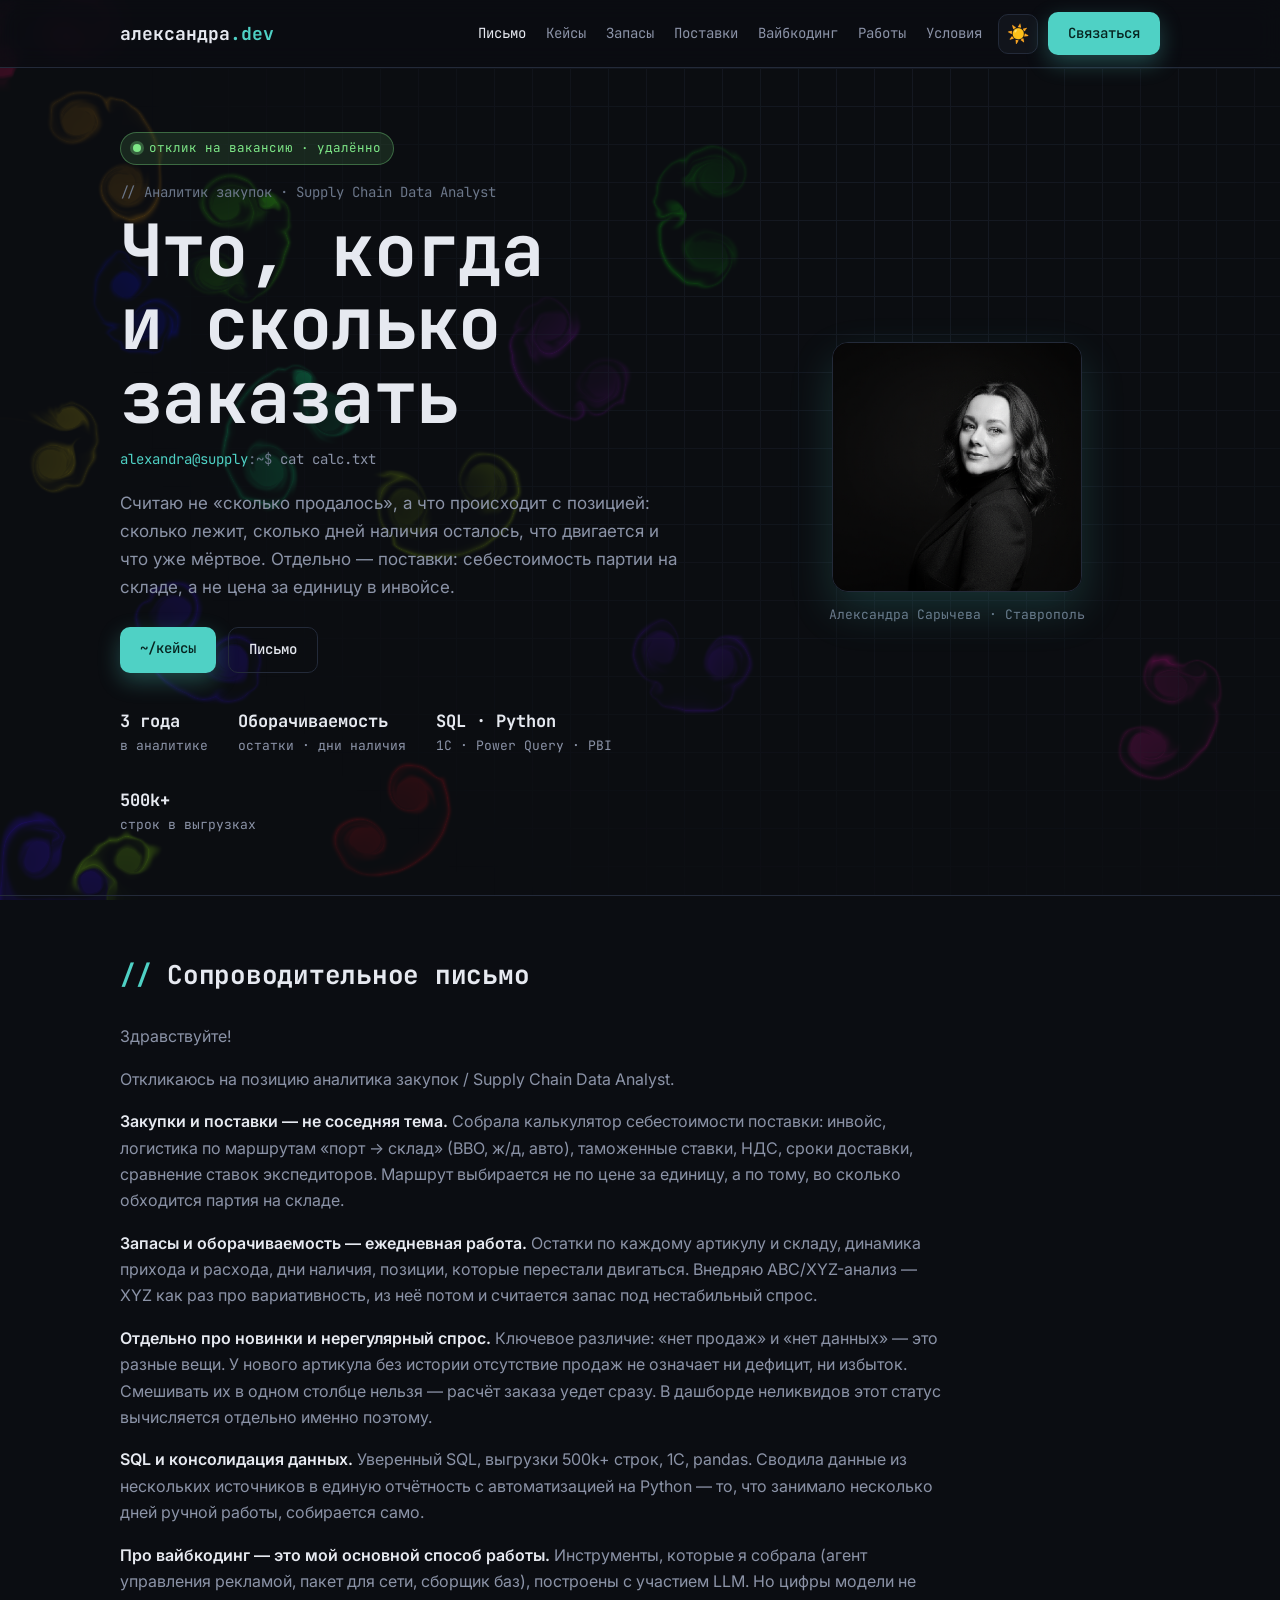
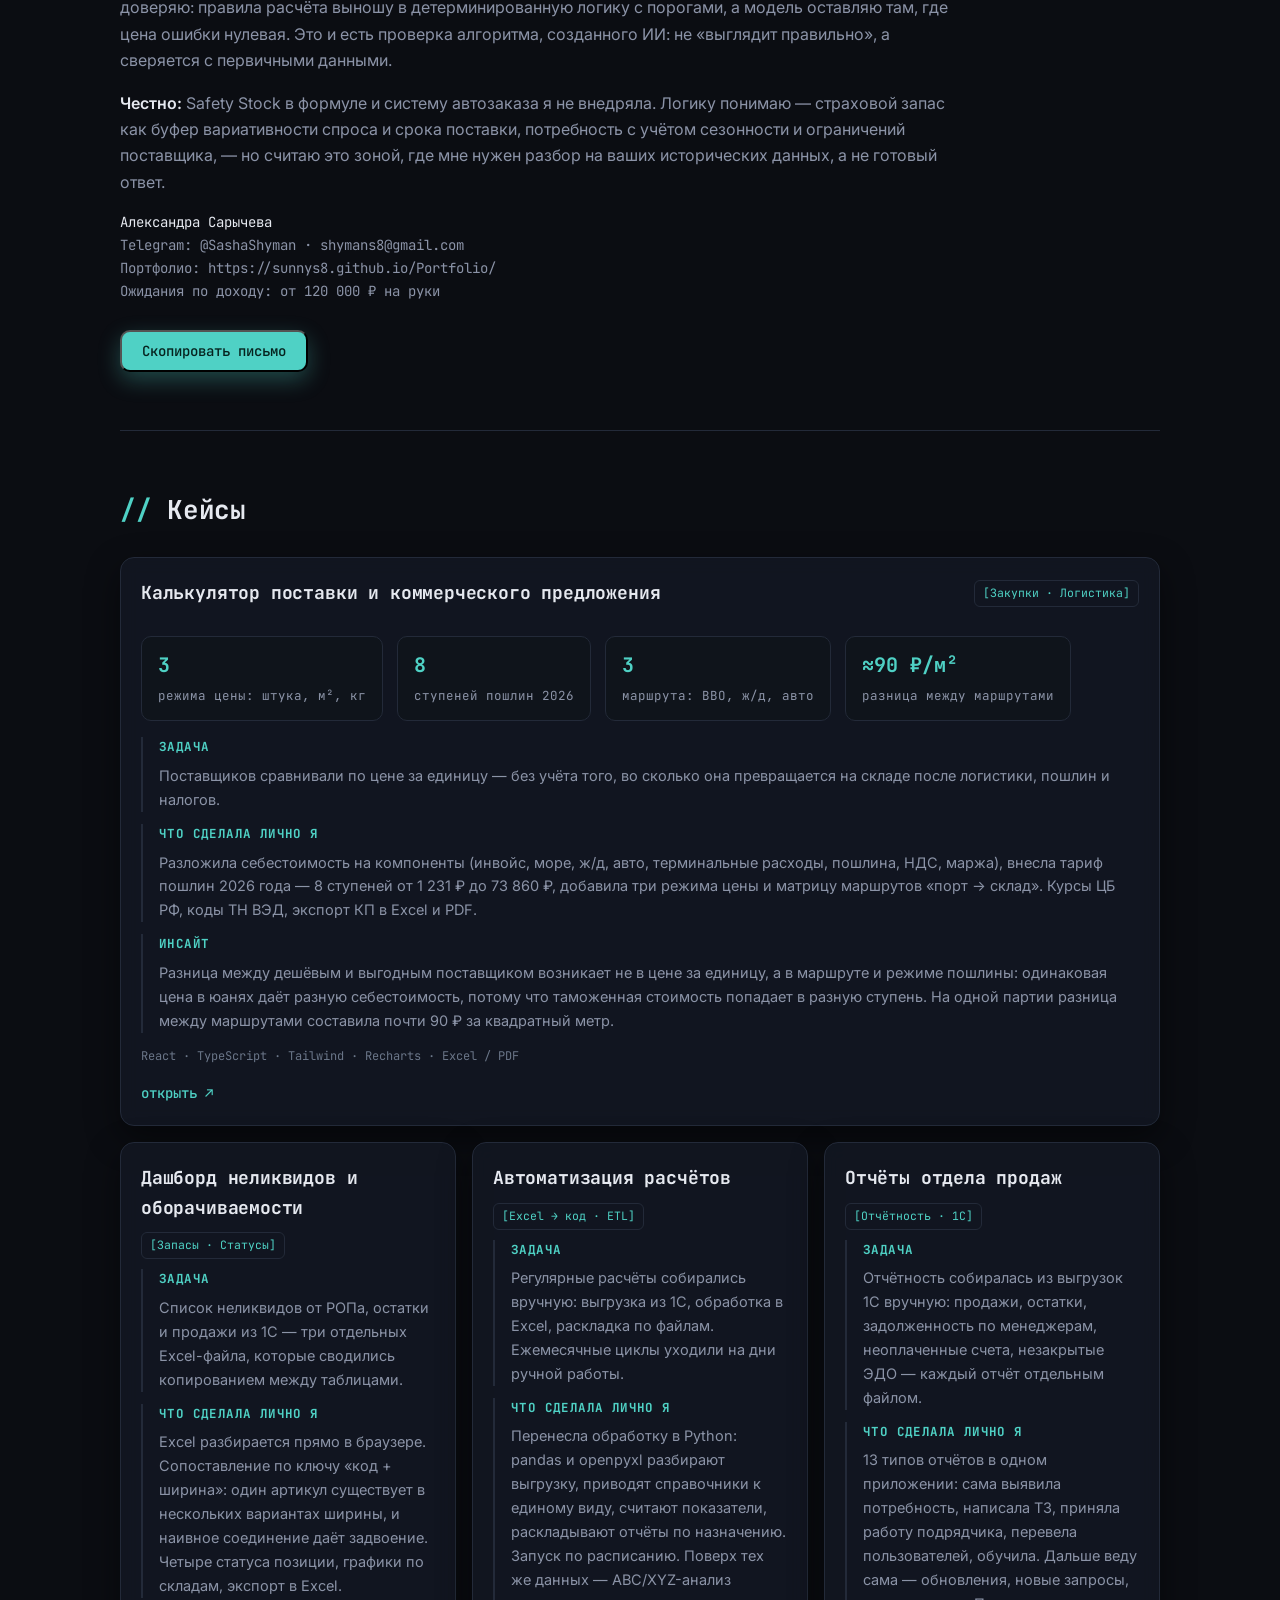
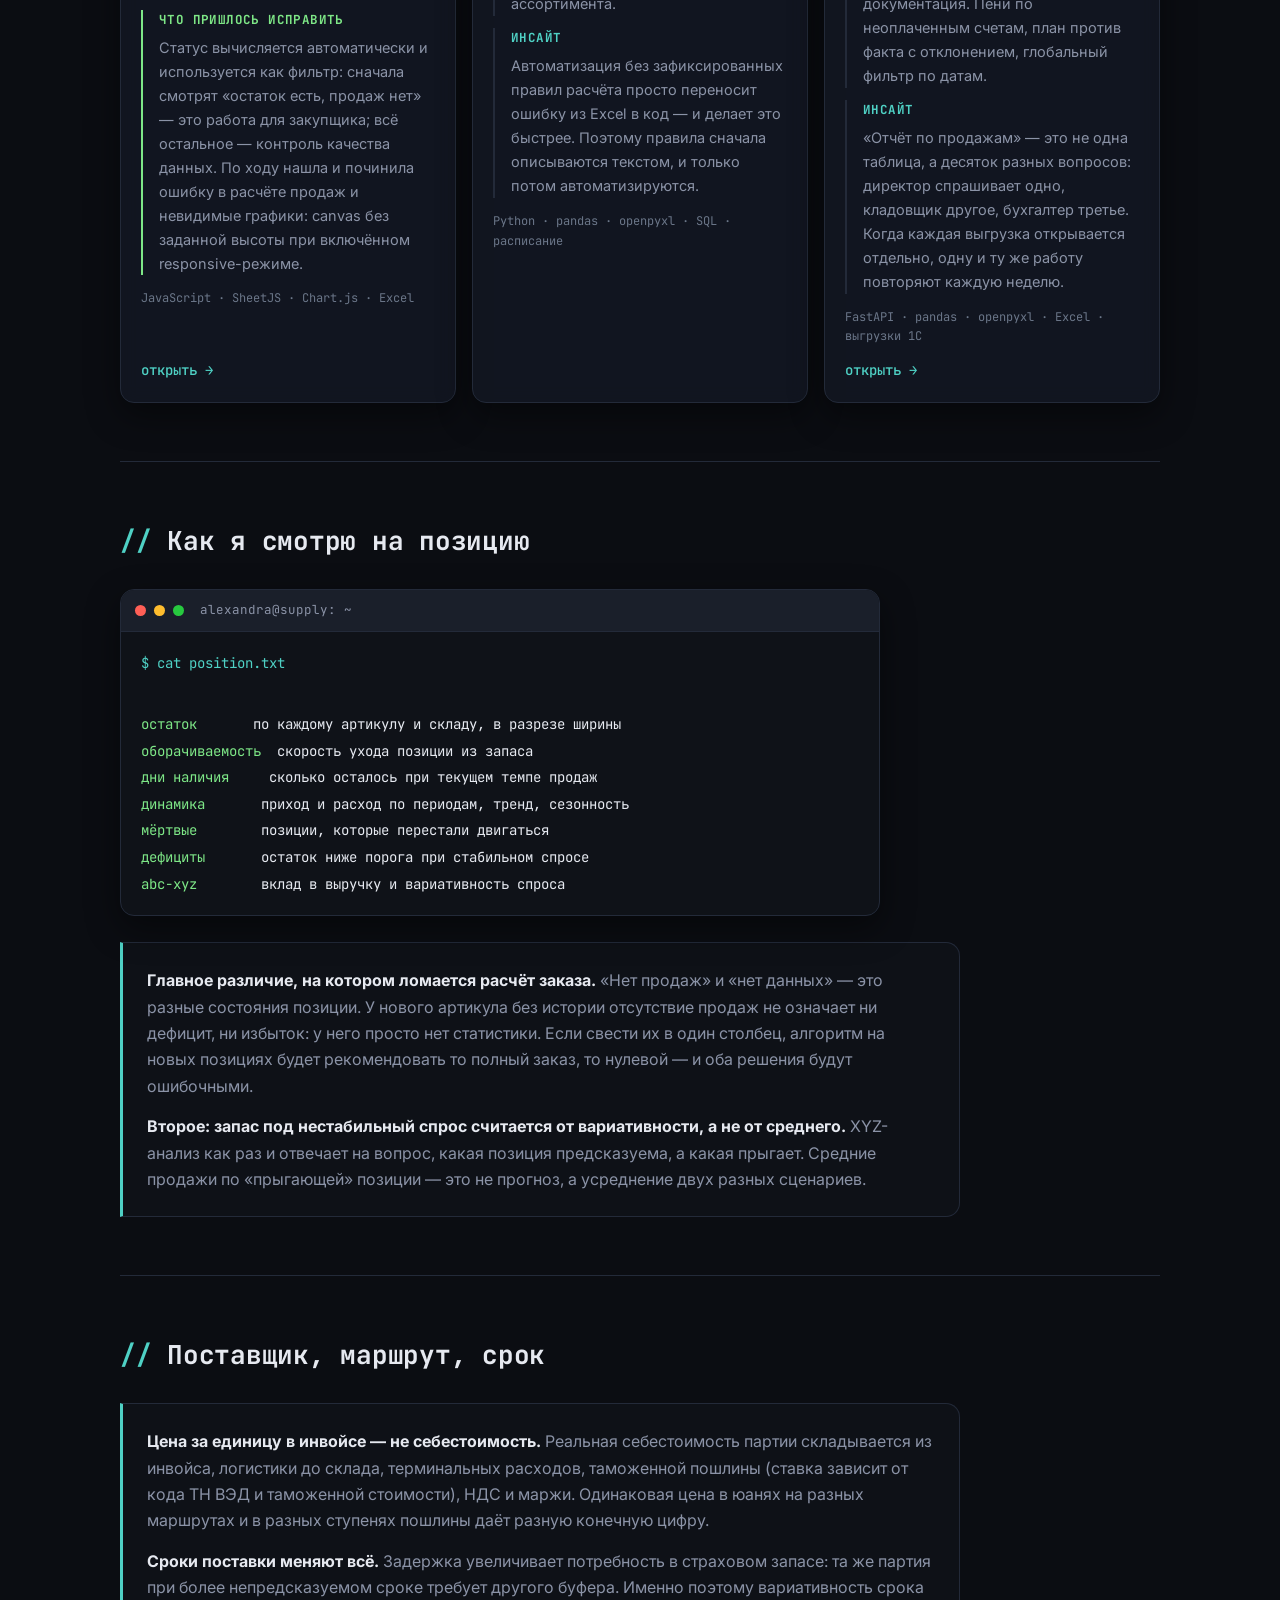
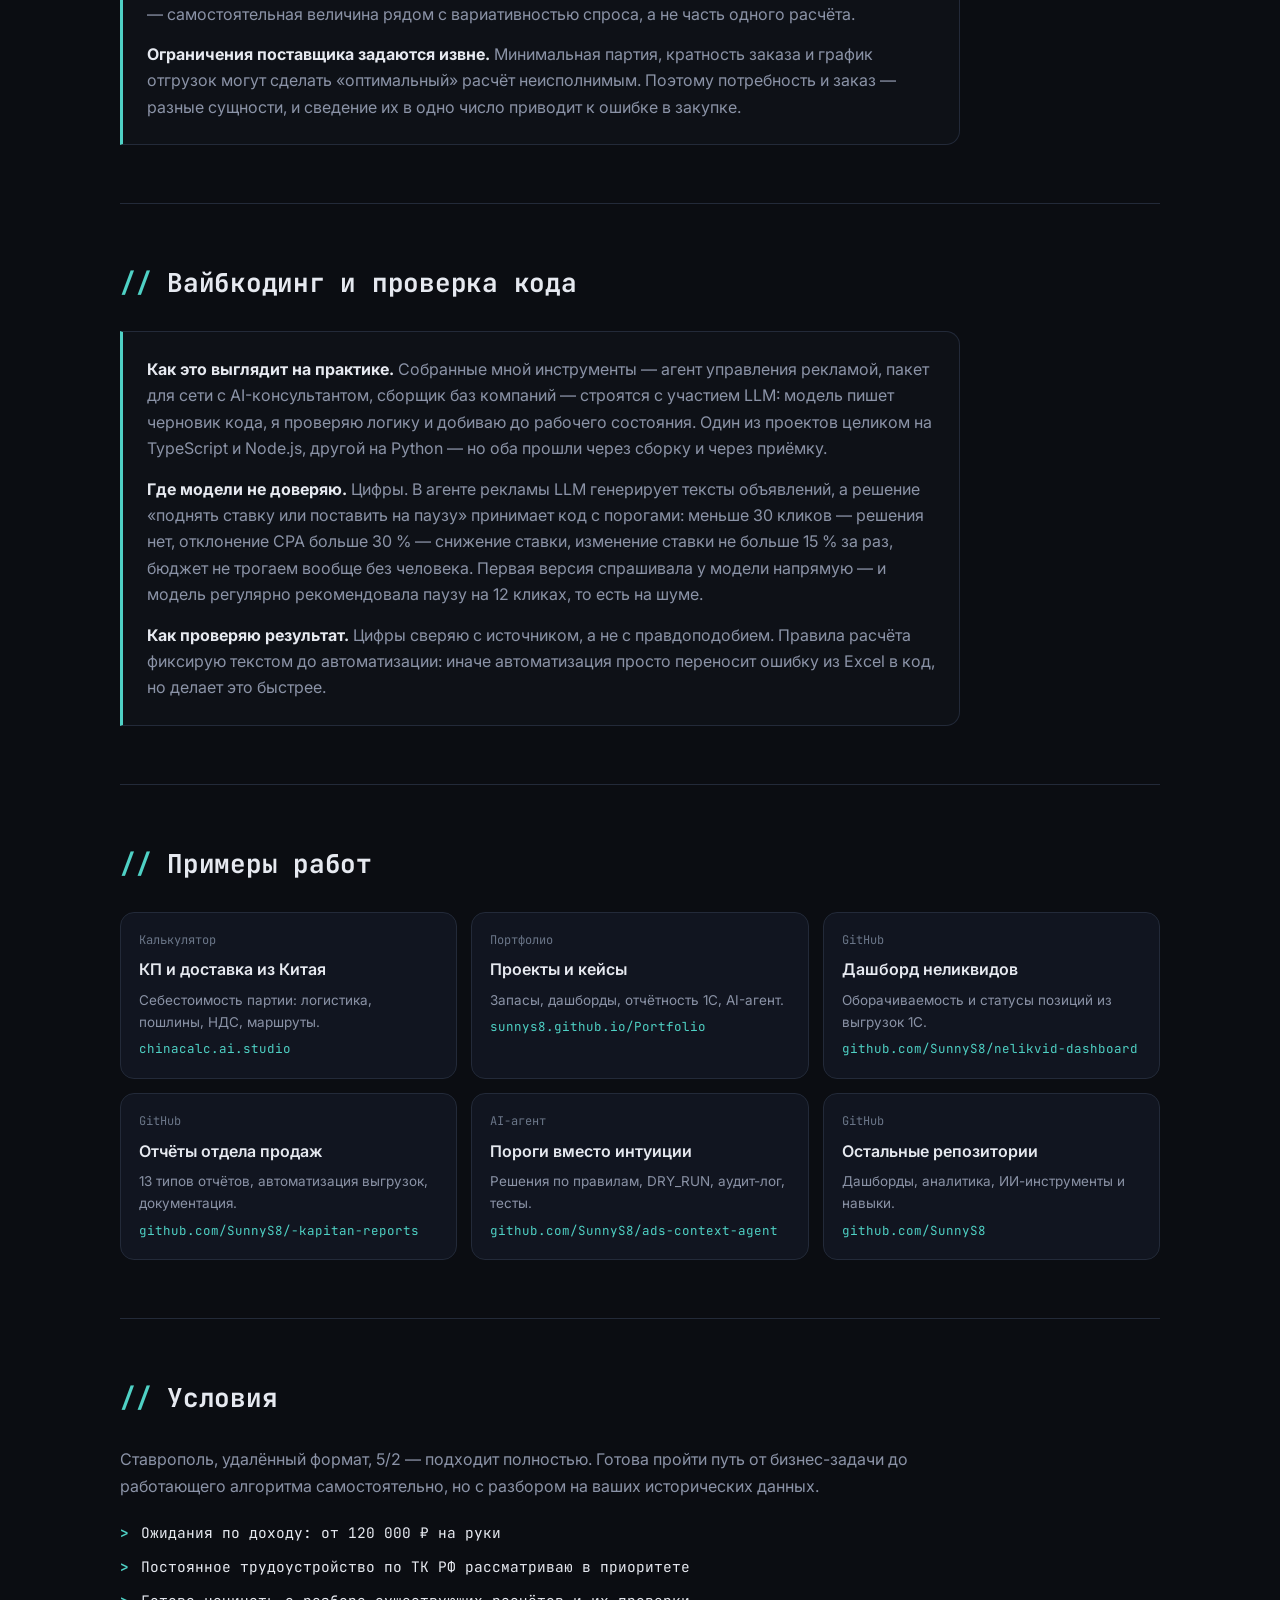
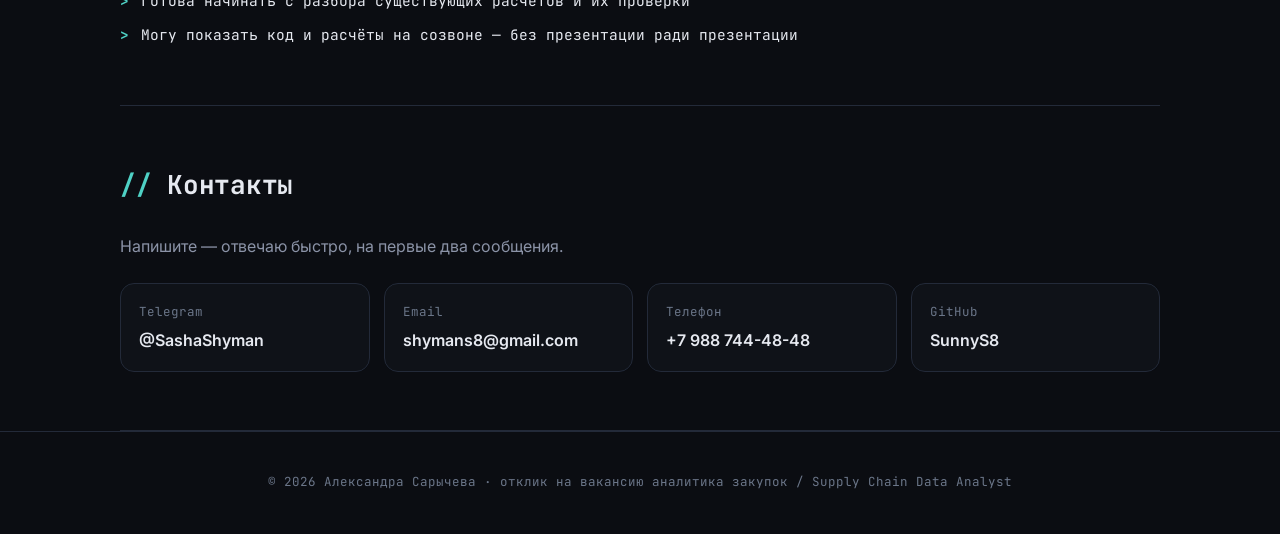
==== apply-supplychain/index.html @ 15918318 "Add apply-bi, apply-supplychain, apply-category, apply-solomka pages" ====
<!DOCTYPE html>
<html lang="ru" data-theme="dark">
<head>
<meta charset="UTF-8" />
<meta name="viewport" content="width=device-width, initial-scale=1.0" />
<title>Александра Сарычева — аналитик закупок / Supply Chain Data Analyst</title>
<meta name="description" content="Отклик на позицию аналитика закупок. Опыт: себестоимость и логистика поставок, остатки и оборачиваемость, неликвиды, ABC/XYZ, SQL, автоматизация расчётов на Python с участием LLM." />
<link rel="preconnect" href="https://fonts.googleapis.com" />
<link rel="preconnect" href="https://fonts.gstatic.com" crossorigin />
<link href="https://fonts.googleapis.com/css2?family=Inter:wght@400;500;600;700&family=JetBrains+Mono:wght@400;500;700&display=swap" rel="stylesheet" />
<link rel="stylesheet" href="styles.css" />
<style>
  .todo {
    display: inline-block; font-family: var(--font-mono); font-size: 13px;
    color: var(--accent-2);
    background: color-mix(in srgb, var(--accent-2) 12%, transparent);
    border: 1px dashed color-mix(in srgb, var(--accent-2) 45%, transparent);
    padding: 1px 8px; border-radius: 6px;
  }

  .letter { max-width: 830px; color: var(--muted); }
  .letter p { margin: 0 0 16px; }
  .letter strong { color: var(--text); font-weight: 600; }
  .letter__sign { color: var(--text); font-family: var(--font-mono); font-size: 14px; margin-top: 24px; }
  .letter__sign span { display: block; color: var(--muted); }
  .copy-row { margin: 26px 0 0; display: flex; gap: 12px; flex-wrap: wrap; }

  .stats { display: flex; flex-wrap: wrap; gap: 14px; margin: 18px 0 0; }
  .stat {
    border: 1px solid var(--line);
    background: color-mix(in srgb, var(--bg-soft) 70%, transparent);
    border-radius: 10px; padding: 12px 16px; min-width: 132px;
    font-family: var(--font-mono);
  }
  .stat b { display: block; font-size: 20px; color: var(--accent); }
  .stat span { font-size: 12.5px; color: var(--muted); }

  .kv { border-left: 2px solid var(--line); padding-left: 16px; }
  .kv h4 { margin: 0 0 6px; font-family: var(--font-mono); font-size: 12.5px; color: var(--accent); text-transform: uppercase; letter-spacing: .4px; }
  .kv p { margin: 0; color: var(--muted); font-size: 14.5px; }
  .kv--fix { border-left-color: var(--accent-2); }
  .kv--fix h4 { color: var(--accent-2); }

  .panel {
    border: 1px solid var(--line); border-left: 3px solid var(--accent);
    border-radius: 0 var(--radius) var(--radius) 0;
    background: color-mix(in srgb, var(--bg-soft) 70%, transparent);
    padding: 24px; max-width: 840px;
  }
  .panel p { margin: 0 0 14px; color: var(--muted); }
  .panel p:last-child { margin-bottom: 0; }
  .panel strong { color: var(--text); }

  .links-grid { display: grid; grid-template-columns: repeat(auto-fit, minmax(250px, 1fr)); gap: 14px; }
  .work-card {
    border: 1px solid var(--line);
    background: color-mix(in srgb, var(--card) 78%, transparent);
    border-radius: var(--radius); padding: 18px;
    display: flex; flex-direction: column; gap: 6px;
    transition: border-color .18s ease, transform .18s ease;
  }
  .work-card:hover { border-color: var(--accent); transform: translateY(-3px); }
  .work-card__label { font-family: var(--font-mono); font-size: 12px; color: var(--comment); }
  .work-card__name { font-weight: 600; font-size: 16px; }
  .work-card__note { font-size: 13.5px; color: var(--muted); }
  .work-card__url { font-family: var(--font-mono); font-size: 12.5px; color: var(--accent); word-break: break-all; }
</style>
</head>
<body>

<canvas id="fluid" aria-hidden="true"></canvas>

<header class="nav" id="top">
  <div class="nav__inner">
    <a href="#top" class="nav__logo">александра<span>.dev</span></a>
    <nav class="nav__links" id="navLinks">
      <a href="#letter">Письмо</a>
      <a href="#cases">Кейсы</a>
      <a href="#stock">Запасы</a>
      <a href="#supplier">Поставки</a>
      <a href="#ai">Вайбкодинг</a>
      <a href="#works">Работы</a>
      <a href="#terms">Условия</a>
    </nav>
    <div class="nav__actions">
      <button class="theme-toggle" id="themeToggle" aria-label="Переключить тему" title="Светлая / тёмная тема">
        <span class="theme-toggle__icon">◐</span>
      </button>
      <a href="#contact" class="btn btn--primary nav__cta">Связаться</a>
      <button class="nav__burger" id="navBurger" aria-label="Меню">≡</button>
    </div>
  </div>
</header>

<section class="hero">
  <div class="hero__grid"></div>
  <div class="hero__inner">
    <div class="hero__text">
      <span class="badge"><span class="badge__dot"></span> отклик на вакансию · удалённо</span>
      <p class="hero__comment">// Аналитик закупок · Supply Chain Data Analyst</p>
      <h1 class="hero__title">Что, когда<br />и сколько заказать</h1>
      <p class="hero__terminal"><span class="term-user">alexandra@supply</span><span class="term-sep">:~$</span> cat calc.txt</p>
      <p class="hero__sub">
        Считаю не «сколько продалось», а что происходит с позицией: сколько лежит,
        сколько дней наличия осталось, что двигается и что уже мёртвое. Отдельно —
        поставки: себестоимость партии на складе, а не цена за единицу в инвойсе.
      </p>
      <div class="hero__actions">
        <a href="#cases" class="btn btn--primary">~/кейсы</a>
        <a href="#letter" class="btn btn--ghost">Письмо</a>
      </div>
      <ul class="hero__facts">
        <li><strong>3 года</strong><span>в аналитике</span></li>
        <li><strong>Оборачиваемость</strong><span>остатки · дни наличия</span></li>
        <li><strong>SQL · Python</strong><span>1С · Power Query · PBI</span></li>
        <li><strong>500k+</strong><span>строк в выгрузках</span></li>
      </ul>
    </div>
    <div class="hero__media">
      <div class="photo">
        <div class="photo__fallback" aria-hidden="true">АС</div>
        <img class="photo__img" src="assets/photo.png" alt="Александра Сарычева"
             onerror="this.style.display='none'" />
      </div>
      <p class="photo__caption">Александра Сарычева · Ставрополь</p>
    </div>
  </div>
</section>

<main class="container">

  <!-- ПИСЬМО -->
  <section id="letter" class="section">
    <h2 class="section__title">Сопроводительное письмо</h2>
    <div class="letter" id="letterText">
      <p>Здравствуйте!</p>

      <p>Откликаюсь на позицию аналитика закупок / Supply Chain Data Analyst.</p>

      <p><strong>Закупки и поставки — не соседняя тема.</strong> Собрала калькулятор
      себестоимости поставки: инвойс, логистика по маршрутам «порт → склад» (ВВО, ж/д,
      авто), таможенные ставки, НДС, сроки доставки, сравнение ставок экспедиторов.
      Маршрут выбирается не по цене за единицу, а по тому, во сколько обходится партия
      на складе.</p>

      <p><strong>Запасы и оборачиваемость — ежедневная работа.</strong> Остатки по каждому
      артикулу и складу, динамика прихода и расхода, дни наличия, позиции, которые
      перестали двигаться. Внедряю ABC/XYZ-анализ — XYZ как раз про вариативность,
      из неё потом и считается запас под нестабильный спрос.</p>

      <p><strong>Отдельно про новинки и нерегулярный спрос.</strong> Ключевое различие:
      «нет продаж» и «нет данных» — это разные вещи. У нового артикула без истории
      отсутствие продаж не означает ни дефицит, ни избыток. Смешивать их в одном столбце
      нельзя — расчёт заказа уедет сразу. В дашборде неликвидов этот статус вычисляется
      отдельно именно поэтому.</p>

      <p><strong>SQL и консолидация данных.</strong> Уверенный SQL, выгрузки 500k+ строк,
      1С, pandas. Сводила данные из нескольких источников в единую отчётность
      с автоматизацией на Python — то, что занимало несколько дней ручной работы,
      собирается само.</p>

      <p><strong>Про вайбкодинг — это мой основной способ работы.</strong> Инструменты,
      которые я собрала (агент управления рекламой, пакет для сети, сборщик баз),
      построены с участием LLM. Но цифры модели не доверяю: правила расчёта выношу
      в детерминированную логику с порогами, а модель оставляю там, где цена ошибки
      нулевая. Это и есть проверка алгоритма, созданного ИИ: не «выглядит правильно»,
      а сверяется с первичными данными.</p>

      <p><strong>Честно:</strong> Safety Stock в формуле и систему автозаказа я не
      внедряла. Логику понимаю — страховой запас как буфер вариативности спроса и срока
      поставки, потребность с учётом сезонности и ограничений поставщика, — но считаю
      это зоной, где мне нужен разбор на ваших исторических данных, а не готовый ответ.</p>

      <p class="letter__sign">
        Александра Сарычева
        <span>Telegram: @SashaShyman · shymans8@gmail.com</span>
        <span>Портфолио: https://sunnys8.github.io/Portfolio/</span>
        <span>Ожидания по доходу: от 120 000 ₽ на руки</span>
      </p>
    </div>

    <div class="copy-row">
      <button class="btn btn--primary" id="copyLetter">Скопировать письмо</button>
    </div>
  </section>

  <!-- КЕЙСЫ -->
  <section id="cases" class="section">
    <h2 class="section__title">Кейсы</h2>

    <article class="card">
      <div class="card__head">
        <h3>Калькулятор поставки и коммерческого предложения</h3>
        <span class="card__tag">[Закупки · Логистика]</span>
      </div>
      <div class="stats">
        <div class="stat"><b>3</b><span>режима цены: штука, м², кг</span></div>
        <div class="stat"><b>8</b><span>ступеней пошлин 2026</span></div>
        <div class="stat"><b>3</b><span>маршрута: ВВО, ж/д, авто</span></div>
        <div class="stat"><b>≈90 ₽/м²</b><span>разница между маршрутами</span></div>
      </div>
      <div class="kv" style="margin-top: 16px;">
        <h4>Задача</h4>
        <p>Поставщиков сравнивали по цене за единицу — без учёта того, во сколько она
        превращается на складе после логистики, пошлин и налогов.</p>
      </div>
      <div class="kv" style="margin-top: 12px;">
        <h4>Что сделала лично я</h4>
        <p>Разложила себестоимость на компоненты (инвойс, море, ж/д, авто, терминальные
        расходы, пошлина, НДС, маржа), внесла тариф пошлин 2026 года — 8 ступеней
        от 1 231 ₽ до 73 860 ₽, добавила три режима цены и матрицу маршрутов
        «порт → склад». Курсы ЦБ РФ, коды ТН ВЭД, экспорт КП в Excel и PDF.</p>
      </div>
      <div class="kv" style="margin-top: 12px;">
        <h4>Инсайт</h4>
        <p>Разница между дешёвым и выгодным поставщиком возникает не в цене за единицу,
        а в маршруте и режиме пошлины: одинаковая цена в юанях даёт разную себестоимость,
        потому что таможенная стоимость попадает в разную ступень. На одной партии
        разница между маршрутами составила почти 90 ₽ за квадратный метр.</p>
      </div>
      <div class="card__tech" style="margin-top: 14px;">React · TypeScript · Tailwind · Recharts · Excel / PDF</div>
      <div>
        <a class="card__link" href="https://chinacalc.ai.studio/" target="_blank" rel="noopener">открыть ↗</a>
      </div>
    </article>

    <div class="grid" style="margin-top: 16px;">

      <article class="card">
        <div class="card__head">
          <h3>Дашборд неликвидов и оборачиваемости</h3>
          <span class="card__tag">[Запасы · Статусы]</span>
        </div>
        <div class="kv">
          <h4>Задача</h4>
          <p>Список неликвидов от РОПа, остатки и продажи из 1С — три отдельных
          Excel-файла, которые сводились копированием между таблицами.</p>
        </div>
        <div class="kv" style="margin-top: 12px;">
          <h4>Что сделала лично я</h4>
          <p>Excel разбирается прямо в браузере. Сопоставление по ключу «код + ширина»:
          один артикул существует в нескольких вариантах ширины, и наивное соединение
          даёт задвоение. Четыре статуса позиции, графики по складам, экспорт в Excel.</p>
        </div>
        <div class="kv kv--fix" style="margin-top: 12px;">
          <h4>Что пришлось исправить</h4>
          <p>Статус вычисляется автоматически и используется как фильтр: сначала смотрят
          «остаток есть, продаж нет» — это работа для закупщика; всё остальное — контроль
          качества данных. По ходу нашла и починила ошибку в расчёте продаж и невидимые
          графики: canvas без заданной высоты при включённом responsive-режиме.</p>
        </div>
        <div class="card__tech" style="margin-top: 14px;">JavaScript · SheetJS · Chart.js · Excel</div>
        <a class="card__link" href="https://github.com/SunnyS8/nelikvid-dashboard" target="_blank" rel="noopener">открыть →</a>
      </article>

      <article class="card">
        <div class="card__head">
          <h3>Автоматизация расчётов</h3>
          <span class="card__tag">[Excel → код · ETL]</span>
        </div>
        <div class="kv">
          <h4>Задача</h4>
          <p>Регулярные расчёты собирались вручную: выгрузка из 1С, обработка в Excel,
          раскладка по файлам. Ежемесячные циклы уходили на дни ручной работы.</p>
        </div>
        <div class="kv" style="margin-top: 12px;">
          <h4>Что сделала лично я</h4>
          <p>Перенесла обработку в Python: pandas и openpyxl разбирают выгрузку,
          приводят справочники к единому виду, считают показатели, раскладывают отчёты
          по назначению. Запуск по расписанию. Поверх тех же данных — ABC/XYZ-анализ
          ассортимента.</p>
        </div>
        <div class="kv" style="margin-top: 12px;">
          <h4>Инсайт</h4>
          <p>Автоматизация без зафиксированных правил расчёта просто переносит ошибку
          из Excel в код — и делает это быстрее. Поэтому правила сначала описываются
          текстом, и только потом автоматизируются.</p>
        </div>
        <div class="card__tech" style="margin-top: 14px;">Python · pandas · openpyxl · SQL · расписание</div>
      </article>

      <article class="card">
        <div class="card__head">
          <h3>Отчёты отдела продаж</h3>
          <span class="card__tag">[Отчётность · 1С]</span>
        </div>
        <div class="kv">
          <h4>Задача</h4>
          <p>Отчётность собиралась из выгрузок 1С вручную: продажи, остатки, задолженность
          по менеджерам, неоплаченные счета, незакрытые ЭДО — каждый отчёт отдельным файлом.</p>
        </div>
        <div class="kv" style="margin-top: 12px;">
          <h4>Что сделала лично я</h4>
          <p>13 типов отчётов в одном приложении: сама выявила потребность, написала ТЗ,
          приняла работу подрядчика, перевела пользователей, обучила. Дальше веду сама —
          обновления, новые запросы, документация. Пени по неоплаченным счетам, план
          против факта с отклонением, глобальный фильтр по датам.</p>
        </div>
        <div class="kv" style="margin-top: 12px;">
          <h4>Инсайт</h4>
          <p>«Отчёт по продажам» — это не одна таблица, а десяток разных вопросов:
          директор спрашивает одно, кладовщик другое, бухгалтер третье. Когда каждая
          выгрузка открывается отдельно, одну и ту же работу повторяют каждую неделю.</p>
        </div>
        <div class="card__tech" style="margin-top: 14px;">FastAPI · pandas · openpyxl · Excel · выгрузки 1С</div>
        <a class="card__link" href="https://github.com/SunnyS8/-kapitan-reports" target="_blank" rel="noopener">открыть →</a>
      </article>

    </div>
  </section>

  <!-- ЗАПАСЫ -->
  <section id="stock" class="section">
    <h2 class="section__title">Как я смотрю на позицию</h2>
    <div class="terminal">
      <div class="terminal__bar">
        <span class="tdot r"></span><span class="tdot y"></span><span class="tdot g"></span>
        <span class="terminal__title">alexandra@supply: ~</span>
      </div>
      <pre class="terminal__body"><span class="term-cmd">$ cat position.txt</span>
<span class="k">остаток</span>       по каждому артикулу и складу, в разрезе ширины
<span class="k">оборачиваемость</span>  скорость ухода позиции из запаса
<span class="k">дни наличия</span>     сколько осталось при текущем темпе продаж
<span class="k">динамика</span>       приход и расход по периодам, тренд, сезонность
<span class="k">мёртвые</span>        позиции, которые перестали двигаться
<span class="k">дефициты</span>       остаток ниже порога при стабильном спросе
<span class="k">abc-xyz</span>        вклад в выручку и вариативность спроса</pre>
    </div>

    <div class="panel" style="margin-top: 26px;">
      <p><strong>Главное различие, на котором ломается расчёт заказа.</strong>
      «Нет продаж» и «нет данных» — это разные состояния позиции. У нового артикула без
      истории отсутствие продаж не означает ни дефицит, ни избыток: у него просто нет
      статистики. Если свести их в один столбец, алгоритм на новых позициях будет
      рекомендовать то полный заказ, то нулевой — и оба решения будут ошибочными.</p>
      <p><strong>Второе: запас под нестабильный спрос считается от вариативности,
      а не от среднего.</strong> XYZ-анализ как раз и отвечает на вопрос, какая позиция
      предсказуема, а какая прыгает. Средние продажи по «прыгающей» позиции —
      это не прогноз, а усреднение двух разных сценариев.</p>
    </div>
  </section>

  <!-- ПОСТАВКИ -->
  <section id="supplier" class="section">
    <h2 class="section__title">Поставщик, маршрут, срок</h2>
    <div class="panel">
      <p><strong>Цена за единицу в инвойсе — не себестоимость.</strong> Реальная
      себестоимость партии складывается из инвойса, логистики до склада, терминальных
      расходов, таможенной пошлины (ставка зависит от кода ТН ВЭД и таможенной стоимости),
      НДС и маржи. Одинаковая цена в юанях на разных маршрутах и в разных ступенях
      пошлины даёт разную конечную цифру.</p>
      <p><strong>Сроки поставки меняют всё.</strong> Задержка увеличивает потребность
      в страховом запасе: та же партия при более непредсказуемом сроке требует другого
      буфера. Именно поэтому вариативность срока — самостоятельная величина рядом
      с вариативностью спроса, а не часть одного расчёта.</p>
      <p><strong>Ограничения поставщика задаются извне.</strong> Минимальная партия,
      кратность заказа и график отгрузок могут сделать «оптимальный» расчёт
      неисполнимым. Поэтому потребность и заказ — разные сущности, и сведение их
      в одно число приводит к ошибке в закупке.</p>
    </div>
  </section>

  <!-- ВАЙБКОДИНГ -->
  <section id="ai" class="section">
    <h2 class="section__title">Вайбкодинг и проверка кода</h2>
    <div class="panel">
      <p><strong>Как это выглядит на практике.</strong> Собранные мной инструменты —
      агент управления рекламой, пакет для сети с AI-консультантом, сборщик баз
      компаний — строятся с участием LLM: модель пишет черновик кода, я проверяю
      логику и добиваю до рабочего состояния. Один из проектов целиком на TypeScript
      и Node.js, другой на Python — но оба прошли через сборку и через приёмку.</p>
      <p><strong>Где модели не доверяю.</strong> Цифры. В агенте рекламы LLM генерирует
      тексты объявлений, а решение «поднять ставку или поставить на паузу» принимает
      код с порогами: меньше 30 кликов — решения нет, отклонение CPA больше 30 % —
      снижение ставки, изменение ставки не больше 15 % за раз, бюджет не трогаем
      вообще без человека. Первая версия спрашивала у модели напрямую — и модель
      регулярно рекомендовала паузу на 12 кликах, то есть на шуме.</p>
      <p><strong>Как проверяю результат.</strong> Цифры сверяю с источником, а не с
      правдоподобием. Правила расчёта фиксирую текстом до автоматизации: иначе
      автоматизация просто переносит ошибку из Excel в код, но делает это быстрее.</p>
    </div>
  </section>

  <!-- РАБОТЫ -->
  <section id="works" class="section">
    <h2 class="section__title">Примеры работ</h2>
    <div class="links-grid">
      <a class="work-card" href="https://chinacalc.ai.studio/" target="_blank" rel="noopener">
        <span class="work-card__label">Калькулятор</span>
        <span class="work-card__name">КП и доставка из Китая</span>
        <span class="work-card__note">Себестоимость партии: логистика, пошлины, НДС, маршруты.</span>
        <span class="work-card__url">chinacalc.ai.studio</span>
      </a>
      <a class="work-card" href="https://sunnys8.github.io/Portfolio/" target="_blank" rel="noopener">
        <span class="work-card__label">Портфолио</span>
        <span class="work-card__name">Проекты и кейсы</span>
        <span class="work-card__note">Запасы, дашборды, отчётность 1С, AI-агент.</span>
        <span class="work-card__url">sunnys8.github.io/Portfolio</span>
      </a>
      <a class="work-card" href="https://github.com/SunnyS8/nelikvid-dashboard" target="_blank" rel="noopener">
        <span class="work-card__label">GitHub</span>
        <span class="work-card__name">Дашборд неликвидов</span>
        <span class="work-card__note">Оборачиваемость и статусы позиций из выгрузок 1С.</span>
        <span class="work-card__url">github.com/SunnyS8/nelikvid-dashboard</span>
      </a>
      <a class="work-card" href="https://github.com/SunnyS8/-kapitan-reports" target="_blank" rel="noopener">
        <span class="work-card__label">GitHub</span>
        <span class="work-card__name">Отчёты отдела продаж</span>
        <span class="work-card__note">13 типов отчётов, автоматизация выгрузок, документация.</span>
        <span class="work-card__url">github.com/SunnyS8/-kapitan-reports</span>
      </a>
      <a class="work-card" href="https://github.com/SunnyS8/ads-context-agent" target="_blank" rel="noopener">
        <span class="work-card__label">AI-агент</span>
        <span class="work-card__name">Пороги вместо интуиции</span>
        <span class="work-card__note">Решения по правилам, DRY_RUN, аудит-лог, тесты.</span>
        <span class="work-card__url">github.com/SunnyS8/ads-context-agent</span>
      </a>
      <a class="work-card" href="https://github.com/SunnyS8" target="_blank" rel="noopener">
        <span class="work-card__label">GitHub</span>
        <span class="work-card__name">Остальные репозитории</span>
        <span class="work-card__note">Дашборды, аналитика, ИИ-инструменты и навыки.</span>
        <span class="work-card__url">github.com/SunnyS8</span>
      </a>
    </div>
  </section>

  <!-- УСЛОВИЯ -->
  <section id="terms" class="section">
    <h2 class="section__title">Условия</h2>
    <div class="about">
      <p>Ставрополь, удалённый формат, 5/2 — подходит полностью. Готова пройти путь
      от бизнес-задачи до работающего алгоритма самостоятельно, но с разбором
      на ваших исторических данных.</p>
      <ul class="values">
        <li><span class="val-mark">&gt;</span> Ожидания по доходу: от 120 000 ₽ на руки</li>
        <li><span class="val-mark">&gt;</span> Постоянное трудоустройство по ТК РФ рассматриваю в приоритете</li>
        <li><span class="val-mark">&gt;</span> Готова начинать с разбора существующих расчётов и их проверки</li>
        <li><span class="val-mark">&gt;</span> Могу показать код и расчёты на созвоне — без презентации ради презентации</li>
      </ul>
    </div>
  </section>

  <!-- КОНТАКТЫ -->
  <section id="contact" class="section contact">
    <h2 class="section__title">Контакты</h2>
    <p class="contact__lead">Напишите — отвечаю быстро, на первые два сообщения.</p>
    <div class="contact__grid">
      <a class="contact__item" href="https://t.me/SashaShyman" target="_blank" rel="noopener">
        <span class="contact__label">Telegram</span><span class="contact__value">@SashaShyman</span>
      </a>
      <a class="contact__item" href="mailto:shymans8@gmail.com">
        <span class="contact__label">Email</span><span class="contact__value">shymans8@gmail.com</span>
      </a>
      <a class="contact__item" href="tel:+79887444848">
        <span class="contact__label">Телефон</span><span class="contact__value">+7 988 744-48-48</span>
      </a>
      <a class="contact__item" href="https://github.com/SunnyS8" target="_blank" rel="noopener">
        <span class="contact__label">GitHub</span><span class="contact__value">SunnyS8</span>
      </a>
    </div>
  </section>
</main>

<footer class="footer">
  <p>© 2026 Александра Сарычева · отклик на вакансию аналитика закупок / Supply Chain Data Analyst</p>
</footer>

<script src="main.js"></script>
<script>window.ga = function () {};</script>
<script src="assets/fluid.js"></script>
<script src="assets/fluid-init.js"></script>
<script>
  (function () {
    var btn = document.getElementById('copyLetter');
    var box = document.getElementById('letterText');
    if (!btn || !box) return;
    btn.addEventListener('click', function () {
      var text = box.innerText.replace(/\n{3,}/g, '\n\n').trim();
      navigator.clipboard.writeText(text).then(function () {
        var old = btn.textContent;
        btn.textContent = 'Скопировано ✓';
        setTimeout(function () { btn.textContent = old; }, 1800);
      });
    });
  })();
</script>
</body>
</html>
---- apply-supplychain/styles.css ----
:root {
  --bg: #0b0d12;
  --bg-soft: #11141b;
  --card: #141925;
  --text: #e6e9f0;
  --muted: #8b93a7;
  --accent: #4fd1c5;
  --accent-2: #7ee787;
  --comment: #6b7689;
  --line: #232a39;
  --shadow: 0 12px 34px rgba(0, 0, 0, 0.45);
  --shadow-hover: 0 18px 44px rgba(79, 209, 197, 0.18);
  --radius: 14px;
  --maxw: 1080px;
  --font-head: "JetBrains Mono", ui-monospace, "Cascadia Code", Consolas, monospace;
  --font-body: "Inter", -apple-system, BlinkMacSystemFont, "Segoe UI", Roboto, Arial, sans-serif;
  --font-mono: "JetBrains Mono", ui-monospace, Consolas, monospace;
}

[data-theme="light"] {
  --bg: #f4f6f8;
  --bg-soft: #ffffff;
  --card: #ffffff;
  --text: #1b1f27;
  --muted: #5a6275;
  --accent: #0d9488;
  --accent-2: #15803d;
  --comment: #8a93a6;
  --line: #e3e7ec;
  --shadow: 0 10px 30px rgba(20, 30, 50, 0.08);
  --shadow-hover: 0 18px 40px rgba(13, 148, 136, 0.16);
}

* { box-sizing: border-box; }
html { scroll-behavior: smooth; }
body {
  margin: 0;
  font-family: var(--font-body);
  background: var(--bg);
  color: var(--text);
  line-height: 1.65;
  -webkit-font-smoothing: antialiased;
  transition: background 0.35s ease, color 0.35s ease;
}

/* ---------- WebGL fluid background ---------- */
#fluid {
  position: fixed;
  inset: 0;
  width: 100%;
  height: 100%;
  z-index: -2;
  display: block;
  pointer-events: none;
}
body::before {
  content: "";
  position: fixed;
  inset: 0;
  z-index: -1;
  pointer-events: none;
  background: color-mix(in srgb, var(--bg) 72%, transparent);
}
@media (prefers-reduced-motion: reduce) {
  #fluid { display: none; }
  body::before { background: transparent; }
}
a { color: inherit; text-decoration: none; }
h1, h2, h3 { font-family: var(--font-head); letter-spacing: -0.01em; }

/* ---------- Nav ---------- */
.nav {
  position: sticky; top: 0; z-index: 50;
  backdrop-filter: blur(12px);
  background: color-mix(in srgb, var(--bg) 84%, transparent);
  border-bottom: 1px solid var(--line);
}
.nav__inner { max-width: var(--maxw); margin: 0 auto; padding: 12px 20px; display: flex; align-items: center; gap: 16px; }
.nav__logo { font-family: var(--font-mono); font-weight: 700; font-size: 18px; }
.nav__logo span { color: var(--accent); }
.nav__links { display: flex; gap: 20px; margin-left: auto; font-family: var(--font-mono); font-size: 14px; color: var(--muted); }
.nav__links a { transition: color 0.15s ease; }
.nav__links a:hover { color: var(--text); }
.nav__actions { display: flex; align-items: center; gap: 10px; }
.theme-toggle {
  border: 1px solid var(--line); background: var(--bg-soft); color: var(--text);
  width: 40px; height: 40px; border-radius: 10px; cursor: pointer; font-size: 18px;
  display: grid; place-items: center; transition: transform 0.15s ease, border-color 0.15s ease;
}
.theme-toggle:hover { transform: rotate(-15deg); border-color: var(--accent); }
.nav__burger { display: none; border: 1px solid var(--line); background: var(--bg-soft); color: var(--text); width: 40px; height: 40px; border-radius: 10px; font-size: 20px; cursor: pointer; }

/* ---------- Buttons ---------- */
.btn {
  display: inline-block; padding: 10px 20px; border-radius: 10px;
  font-family: var(--font-mono); font-weight: 500; font-size: 14px;
  transition: transform 0.15s ease, opacity 0.15s ease, box-shadow 0.15s ease; cursor: pointer;
}
.btn:hover { transform: translateY(-2px); }
.btn--primary { background: var(--accent); color: #06231f; box-shadow: 0 8px 22px rgba(79, 209, 197, 0.3); }
.btn--ghost { border: 1px solid var(--line); color: var(--text); }
.btn--ghost:hover { border-color: var(--accent); color: var(--accent); }

/* ---------- Hero ---------- */
.hero { position: relative; overflow: hidden; border-bottom: 1px solid var(--line); }
.hero__grid {
  position: absolute; inset: 0; z-index: 0; opacity: 0.5;
  background-image:
    linear-gradient(to right, var(--line) 1px, transparent 1px),
    linear-gradient(to bottom, var(--line) 1px, transparent 1px);
  background-size: 38px 38px;
  -webkit-mask-image: radial-gradient(circle at 70% 20%, #000, transparent 70%);
          mask-image: radial-gradient(circle at 70% 20%, #000, transparent 70%);
}
.hero__inner {
  position: relative; z-index: 1;
  max-width: var(--maxw); margin: 0 auto; padding: 64px 20px 60px;
  display: grid; grid-template-columns: 1.3fr 0.9fr; gap: 48px; align-items: center;
}
.badge {
  display: inline-flex; align-items: center; gap: 8px; font-family: var(--font-mono);
  font-size: 12.5px; color: var(--accent-2);
  background: color-mix(in srgb, var(--accent-2) 12%, transparent);
  border: 1px solid color-mix(in srgb, var(--accent-2) 35%, transparent);
  padding: 5px 12px; border-radius: 999px; margin-bottom: 16px;
}
.badge__dot { width: 8px; height: 8px; border-radius: 50%; background: var(--accent-2); box-shadow: 0 0 0 3px color-mix(in srgb, var(--accent-2) 30%, transparent); }
.hero__comment { font-family: var(--font-mono); color: var(--comment); font-size: 14px; margin: 0 0 10px; }
.hero__title { font-size: clamp(40px, 7vw, 72px); line-height: 1.02; margin: 0 0 14px; font-weight: 700; }
.hero__terminal { font-family: var(--font-mono); font-size: 14px; color: var(--muted); margin: 0 0 18px; }
.term-user { color: var(--accent); }
.term-sep { color: var(--comment); }
.hero__sub { color: var(--muted); font-size: 17px; margin: 0 0 26px; max-width: 560px; }
.hero__actions { display: flex; flex-wrap: wrap; gap: 12px; margin-bottom: 34px; }
.hero__facts { list-style: none; display: flex; flex-wrap: wrap; gap: 30px; padding: 0; margin: 0; font-family: var(--font-mono); }
.hero__facts li { display: flex; flex-direction: column; }
.hero__facts strong { font-size: 17px; }
.hero__facts span { color: var(--muted); font-size: 13px; }

/* ---------- Hero photo ---------- */
.hero__media { display: flex; flex-direction: column; align-items: center; gap: 12px; }
.photo { position: relative; width: 250px; height: 250px; border-radius: 16px; overflow: hidden; box-shadow: var(--shadow-hover); border: 1px solid var(--line); }
.photo__fallback, .photo__img { position: absolute; inset: 0; width: 100%; height: 100%; object-fit: cover; }
.photo__fallback { display: grid; place-items: center; background: var(--bg-soft); color: var(--accent); font-family: var(--font-mono); font-size: 84px; font-weight: 700; }
.photo__caption { font-family: var(--font-mono); color: var(--comment); font-size: 13px; margin: 0; }

/* ---------- Layout ---------- */
.container { max-width: var(--maxw); margin: 0 auto; padding: 0 20px; }
.section { padding: 58px 0; border-bottom: 1px solid var(--line); }
.section__title { font-size: 26px; margin: 0 0 26px; font-weight: 700; }
.section__title::before { content: "// "; color: var(--accent); }

/* ---------- About ---------- */
.about { max-width: 820px; color: var(--muted); }
.about p { margin: 0 0 16px; }
.about__note { color: var(--text); border-left: 3px solid var(--accent); padding-left: 14px; font-weight: 500; }
.values { list-style: none; padding: 0; margin: 22px 0 0; display: grid; gap: 10px; font-family: var(--font-mono); }
.values li { display: flex; align-items: center; gap: 12px; color: var(--text); font-size: 14.5px; }
.val-mark { color: var(--accent); font-weight: 700; }

/* ---------- Timeline ---------- */
.timeline { list-style: none; margin: 0; padding: 0; position: relative; }
.timeline::before { content: ""; position: absolute; left: 9px; top: 6px; bottom: 6px; width: 2px; background: var(--line); }
.timeline__item { position: relative; padding: 0 0 26px 40px; }
.timeline__item::before { content: ""; position: absolute; left: 3px; top: 6px; width: 14px; height: 14px; border-radius: 50%; background: var(--bg); border: 2px solid var(--accent); }
.timeline__date { font-family: var(--font-mono); color: var(--accent); font-size: 13px; }
.timeline__item h3 { margin: 4px 0 6px; font-size: 16.5px; font-family: var(--font-body); font-weight: 600; }
.timeline__item p { margin: 0; color: var(--muted); }

/* ---------- Terminal / Stack ---------- */
.terminal { border: 1px solid var(--line); border-radius: var(--radius); overflow: hidden; background: color-mix(in srgb, var(--bg-soft) 80%, transparent); backdrop-filter: blur(9px); -webkit-backdrop-filter: blur(9px); box-shadow: var(--shadow); max-width: 760px; }
.terminal__bar { display: flex; align-items: center; gap: 8px; padding: 10px 14px; background: color-mix(in srgb, var(--line) 50%, var(--bg-soft)); border-bottom: 1px solid var(--line); }
.tdot { width: 11px; height: 11px; border-radius: 50%; }
.tdot.r { background: #ff5f56; } .tdot.y { background: #ffbd2e; } .tdot.g { background: #27c93f; }
.terminal__title { font-family: var(--font-mono); font-size: 12.5px; color: var(--muted); margin-left: 8px; }
.terminal__body { margin: 0; padding: 18px 20px; font-family: var(--font-mono); font-size: 14px; line-height: 1.9; color: var(--text); overflow-x: auto; }
.term-cmd { color: var(--accent); display: block; margin-bottom: 8px; }
.terminal__body .k { color: var(--accent-2); }

/* ---------- Projects grid ---------- */
.grid { display: grid; grid-template-columns: repeat(auto-fill, minmax(300px, 1fr)); gap: 16px; }
.card {
  background: color-mix(in srgb, var(--card) 78%, transparent);
  backdrop-filter: blur(9px); -webkit-backdrop-filter: blur(9px);
  border: 1px solid var(--line); border-radius: var(--radius);
  padding: 20px; display: flex; flex-direction: column; box-shadow: var(--shadow);
  transition: transform 0.18s ease, border-color 0.18s ease, box-shadow 0.18s ease;
}
.card:hover { transform: translateY(-4px); border-color: var(--accent); box-shadow: var(--shadow-hover); }
.card__head { display: flex; align-items: center; justify-content: space-between; gap: 10px; margin-bottom: 10px; flex-wrap: wrap; }
.card__head h3 { margin: 0; font-size: 18px; min-width: 0; }
.card__tag { font-family: var(--font-mono); font-size: 11.5px; color: var(--accent); border: 1px solid var(--line); padding: 3px 8px; border-radius: 6px; white-space: nowrap; }
.card p { color: var(--muted); margin: 0 0 14px; font-size: 14.5px; }
.card__tech { font-family: var(--font-mono); font-size: 12px; color: var(--comment); margin-bottom: 12px; }
.card__link { margin-top: auto; font-family: var(--font-mono); color: var(--accent); font-weight: 500; font-size: 14px; }
.card__link:hover { color: var(--accent-2); }

/* ---------- Open source ---------- */
.opensource__text { max-width: 820px; color: var(--muted); }
.opensource__text a { color: var(--accent); }
.opensource__text a:hover { color: var(--accent-2); }

/* ---------- Contact ---------- */
.contact__lead { color: var(--muted); margin: 0 0 24px; }
.contact__grid { display: grid; grid-template-columns: repeat(auto-fit, minmax(200px, 1fr)); gap: 14px; }
.contact__item { border: 1px solid var(--line); background: color-mix(in srgb, var(--bg-soft) 80%, transparent); backdrop-filter: blur(9px); -webkit-backdrop-filter: blur(9px); border-radius: var(--radius); padding: 18px; display: flex; flex-direction: column; gap: 4px; transition: border-color 0.18s ease, transform 0.18s ease; }
.contact__item:hover { border-color: var(--accent); transform: translateY(-3px); }
.contact__label { font-family: var(--font-mono); color: var(--comment); font-size: 12.5px; }
.contact__value { font-weight: 600; font-size: 16px; }

/* ---------- Footer ---------- */
.footer { text-align: center; font-family: var(--font-mono); color: var(--comment); font-size: 12.5px; padding: 28px 20px; border-top: 1px solid var(--line); }

/* ---------- Reveal ---------- */
.reveal { opacity: 0; transform: translateY(20px); }
.reveal.in-view { opacity: 1; transform: none; transition: opacity 0.6s ease, transform 0.6s ease; }

/* ---------- Responsive ---------- */
@media (max-width: 860px) {
  .hero__inner { grid-template-columns: 1fr; text-align: center; gap: 30px; }
  .hero__text { order: 2; }
  .hero__media { order: 1; }
  .hero__actions, .hero__facts { justify-content: center; }
  .hero__sub { margin-left: auto; margin-right: auto; }
  .hero__grid { display: none; }
}
@media (max-width: 720px) {
  .nav__links { position: absolute; top: 100%; left: 0; right: 0; flex-direction: column; gap: 0; background: var(--bg-soft); border-bottom: 1px solid var(--line); padding: 8px 20px 14px; display: none; font-family: var(--font-mono); }
  .nav__links.open { display: flex; }
  .nav__links a { padding: 10px 0; border-bottom: 1px solid var(--line); }
  .nav__cta { display: none; }
  .nav__burger { display: grid; place-items: center; }
}
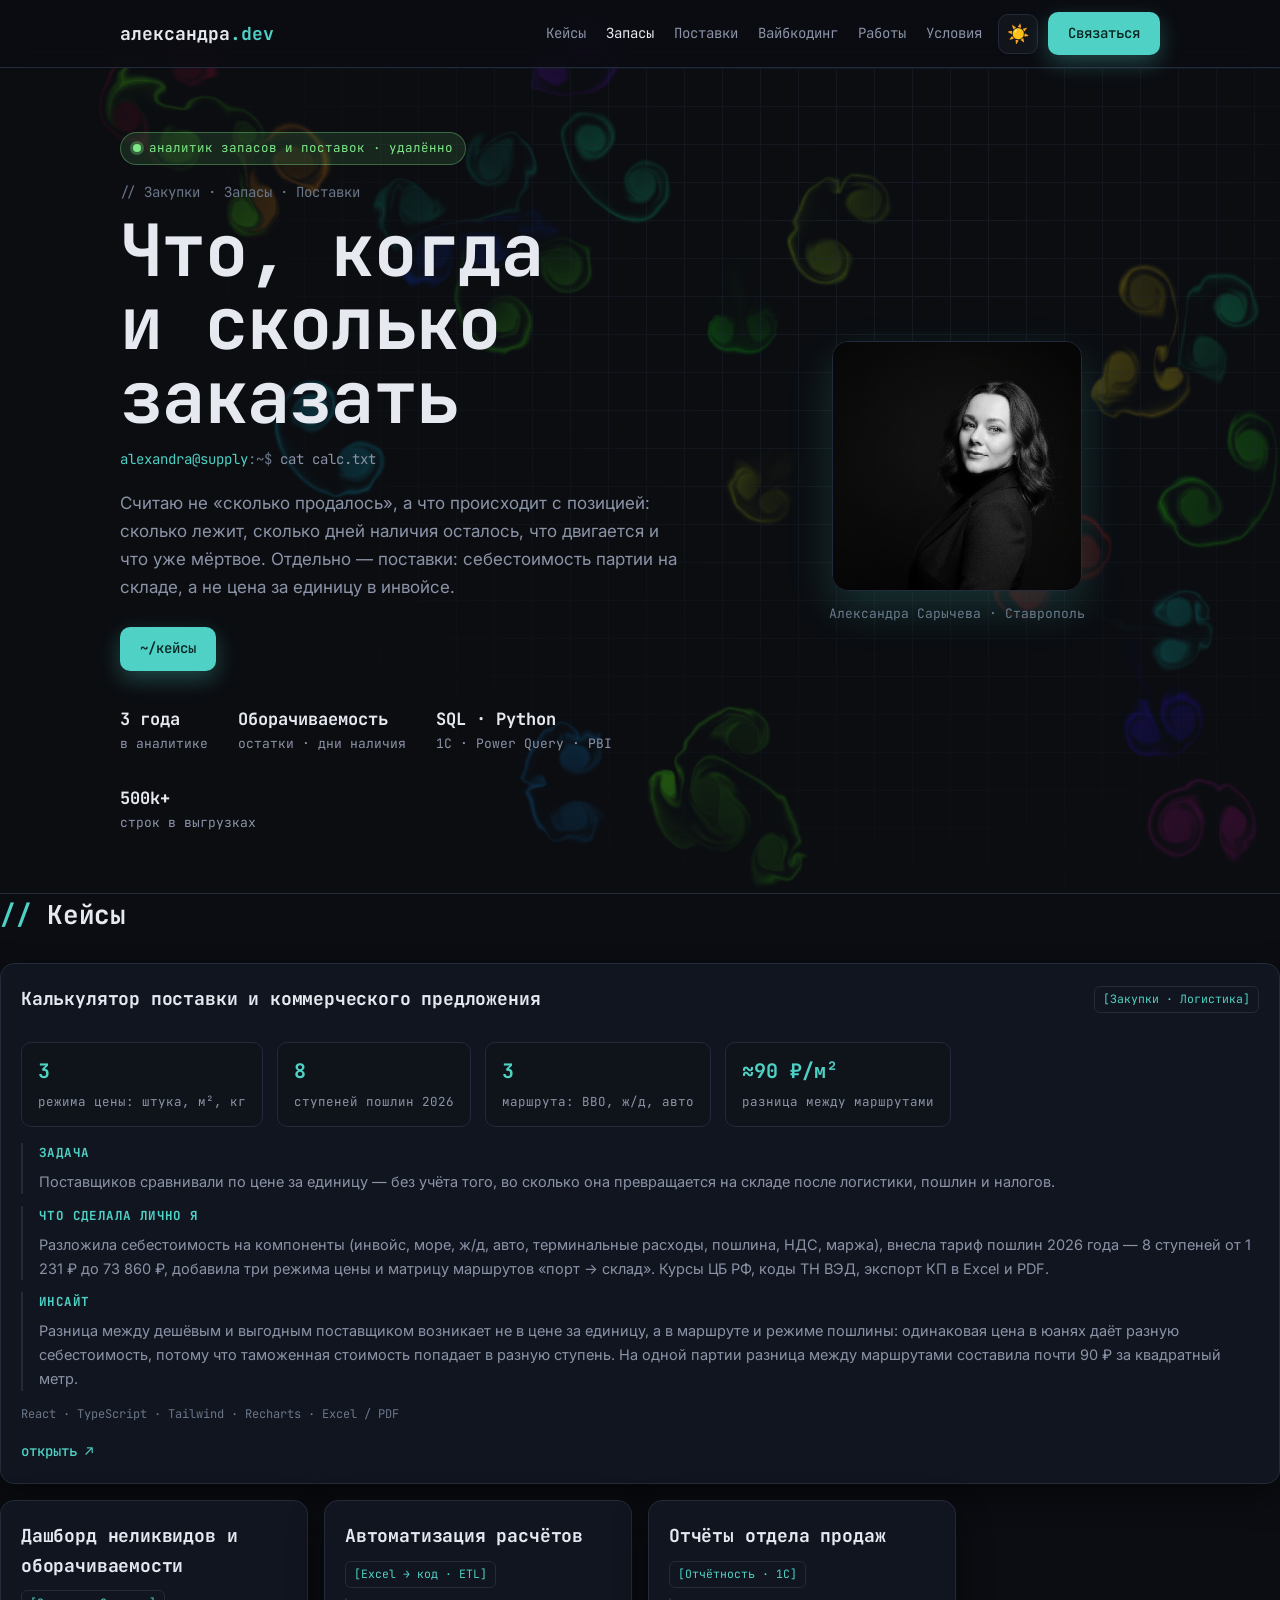
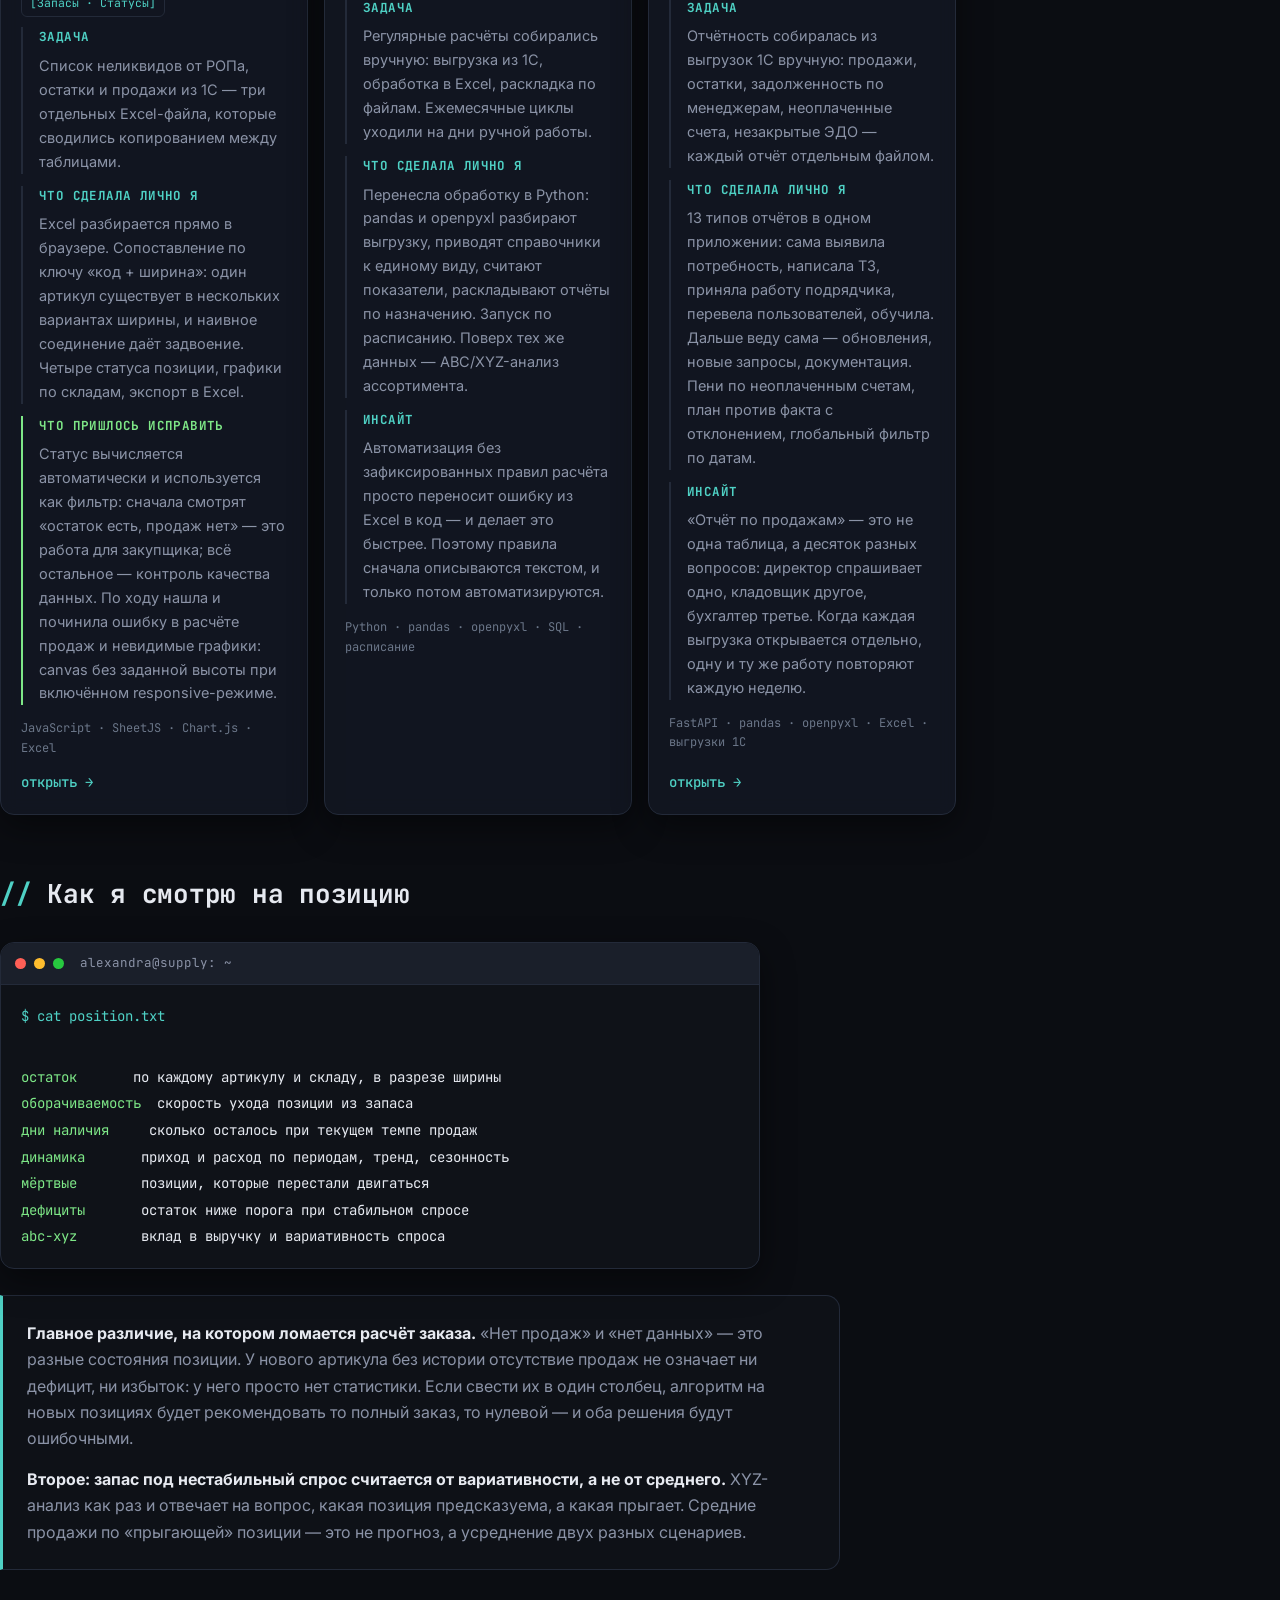
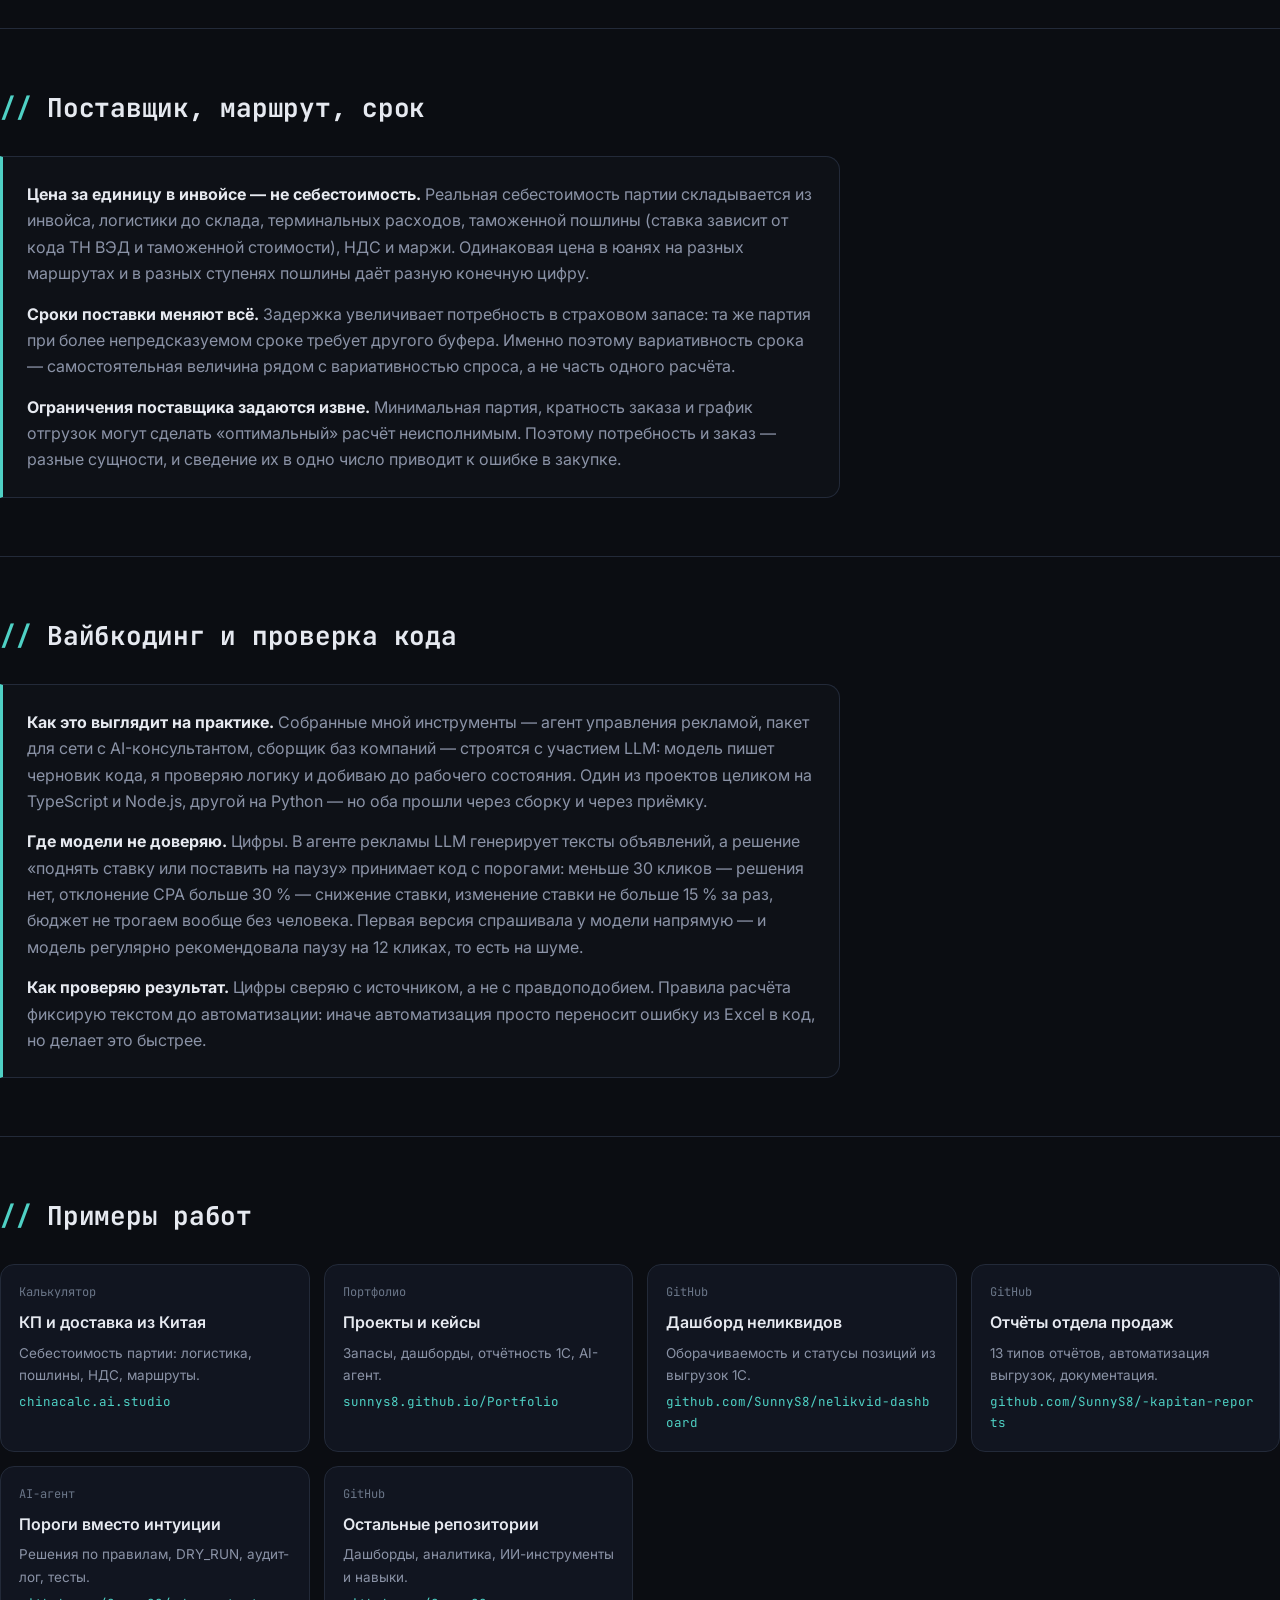
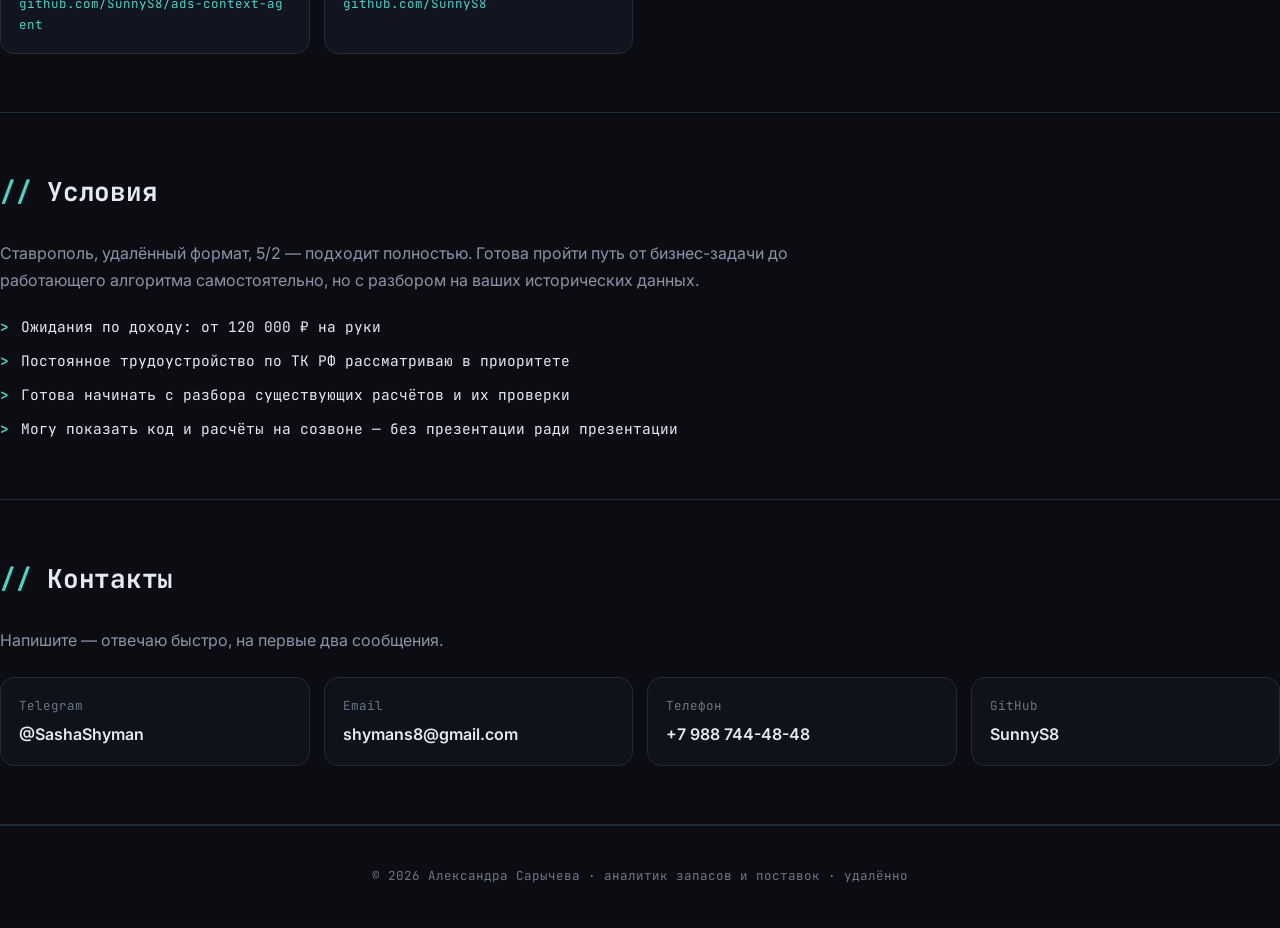
==== commit 8fdd8abc: "Remove letter section, generalize hero and footer" ====
--- a/apply-supplychain/index.html
+++ b/apply-supplychain/index.html
@@ -74,7 +74,6 @@
   <div class="nav__inner">
     <a href="#top" class="nav__logo">александра<span>.dev</span></a>
     <nav class="nav__links" id="navLinks">
-      <a href="#letter">Письмо</a>
       <a href="#cases">Кейсы</a>
       <a href="#stock">Запасы</a>
       <a href="#supplier">Поставки</a>
@@ -96,8 +95,8 @@
   <div class="hero__grid"></div>
   <div class="hero__inner">
     <div class="hero__text">
-      <span class="badge"><span class="badge__dot"></span> отклик на вакансию · удалённо</span>
-      <p class="hero__comment">// Аналитик закупок · Supply Chain Data Analyst</p>
+      <span class="badge"><span class="badge__dot"></span> аналитик запасов и поставок · удалённо</span>
+      <p class="hero__comment">// Закупки · Запасы · Поставки</p>
       <h1 class="hero__title">Что, когда<br />и сколько заказать</h1>
       <p class="hero__terminal"><span class="term-user">alexandra@supply</span><span class="term-sep">:~$</span> cat calc.txt</p>
       <p class="hero__sub">
@@ -107,7 +106,6 @@
       </p>
       <div class="hero__actions">
         <a href="#cases" class="btn btn--primary">~/кейсы</a>
-        <a href="#letter" class="btn btn--ghost">Письмо</a>
       </div>
       <ul class="hero__facts">
         <li><strong>3 года</strong><span>в аналитике</span></li>
@@ -127,64 +125,8 @@
   </div>
 </section>
 
-<main class="container">
-
-  <!-- ПИСЬМО -->
-  <section id="letter" class="section">
-    <h2 class="section__title">Сопроводительное письмо</h2>
-    <div class="letter" id="letterText">
-      <p>Здравствуйте!</p>
-
-      <p>Откликаюсь на позицию аналитика закупок / Supply Chain Data Analyst.</p>
-
-      <p><strong>Закупки и поставки — не соседняя тема.</strong> Собрала калькулятор
-      себестоимости поставки: инвойс, логистика по маршрутам «порт → склад» (ВВО, ж/д,
-      авто), таможенные ставки, НДС, сроки доставки, сравнение ставок экспедиторов.
-      Маршрут выбирается не по цене за единицу, а по тому, во сколько обходится партия
-      на складе.</p>
-
-      <p><strong>Запасы и оборачиваемость — ежедневная работа.</strong> Остатки по каждому
-      артикулу и складу, динамика прихода и расхода, дни наличия, позиции, которые
-      перестали двигаться. Внедряю ABC/XYZ-анализ — XYZ как раз про вариативность,
-      из неё потом и считается запас под нестабильный спрос.</p>
-
-      <p><strong>Отдельно про новинки и нерегулярный спрос.</strong> Ключевое различие:
-      «нет продаж» и «нет данных» — это разные вещи. У нового артикула без истории
-      отсутствие продаж не означает ни дефицит, ни избыток. Смешивать их в одном столбце
-      нельзя — расчёт заказа уедет сразу. В дашборде неликвидов этот статус вычисляется
-      отдельно именно поэтому.</p>
-
-      <p><strong>SQL и консолидация данных.</strong> Уверенный SQL, выгрузки 500k+ строк,
-      1С, pandas. Сводила данные из нескольких источников в единую отчётность
-      с автоматизацией на Python — то, что занимало несколько дней ручной работы,
-      собирается само.</p>
-
-      <p><strong>Про вайбкодинг — это мой основной способ работы.</strong> Инструменты,
-      которые я собрала (агент управления рекламой, пакет для сети, сборщик баз),
-      построены с участием LLM. Но цифры модели не доверяю: правила расчёта выношу
-      в детерминированную логику с порогами, а модель оставляю там, где цена ошибки
-      нулевая. Это и есть проверка алгоритма, созданного ИИ: не «выглядит правильно»,
-      а сверяется с первичными данными.</p>
-
-      <p><strong>Честно:</strong> Safety Stock в формуле и систему автозаказа я не
-      внедряла. Логику понимаю — страховой запас как буфер вариативности спроса и срока
-      поставки, потребность с учётом сезонности и ограничений поставщика, — но считаю
-      это зоной, где мне нужен разбор на ваших исторических данных, а не готовый ответ.</p>
-
-      <p class="letter__sign">
-        Александра Сарычева
-        <span>Telegram: @SashaShyman · shymans8@gmail.com</span>
-        <span>Портфолио: https://sunnys8.github.io/Portfolio/</span>
-        <span>Ожидания по доходу: от 120 000 ₽ на руки</span>
-      </p>
-    </div>
-
-    <div class="copy-row">
-      <button class="btn btn--primary" id="copyLetter">Скопировать письмо</button>
-    </div>
-  </section>
-
-  <!-- КЕЙСЫ -->
+<main class="conta
+<!-- КЕЙСЫ -->
   <section id="cases" class="section">
     <h2 class="section__title">Кейсы</h2>
 
@@ -462,27 +404,14 @@
 </main>
 
 <footer class="footer">
-  <p>© 2026 Александра Сарычева · отклик на вакансию аналитика закупок / Supply Chain Data Analyst</p>
+  <p>© 2026 Александра Сарычева · аналитик запасов и поставок · удалённо</p>
 </footer>
 
 <script src="main.js"></script>
 <script>window.ga = function () {};</script>
 <script src="assets/fluid.js"></script>
 <script src="assets/fluid-init.js"></script>
-<script>
-  (function () {
-    var btn = document.getElementById('copyLetter');
-    var box = document.getElementById('letterText');
-    if (!btn || !box) return;
-    btn.addEventListener('click', function () {
-      var text = box.innerText.replace(/\n{3,}/g, '\n\n').trim();
-      navigator.clipboard.writeText(text).then(function () {
-        var old = btn.textContent;
-        btn.textContent = 'Скопировано ✓';
-        setTimeout(function () { btn.textContent = old; }, 1800);
-      });
-    });
-  })();
-</script>
+<scri
+</script></script>
 </body>
 </html>
